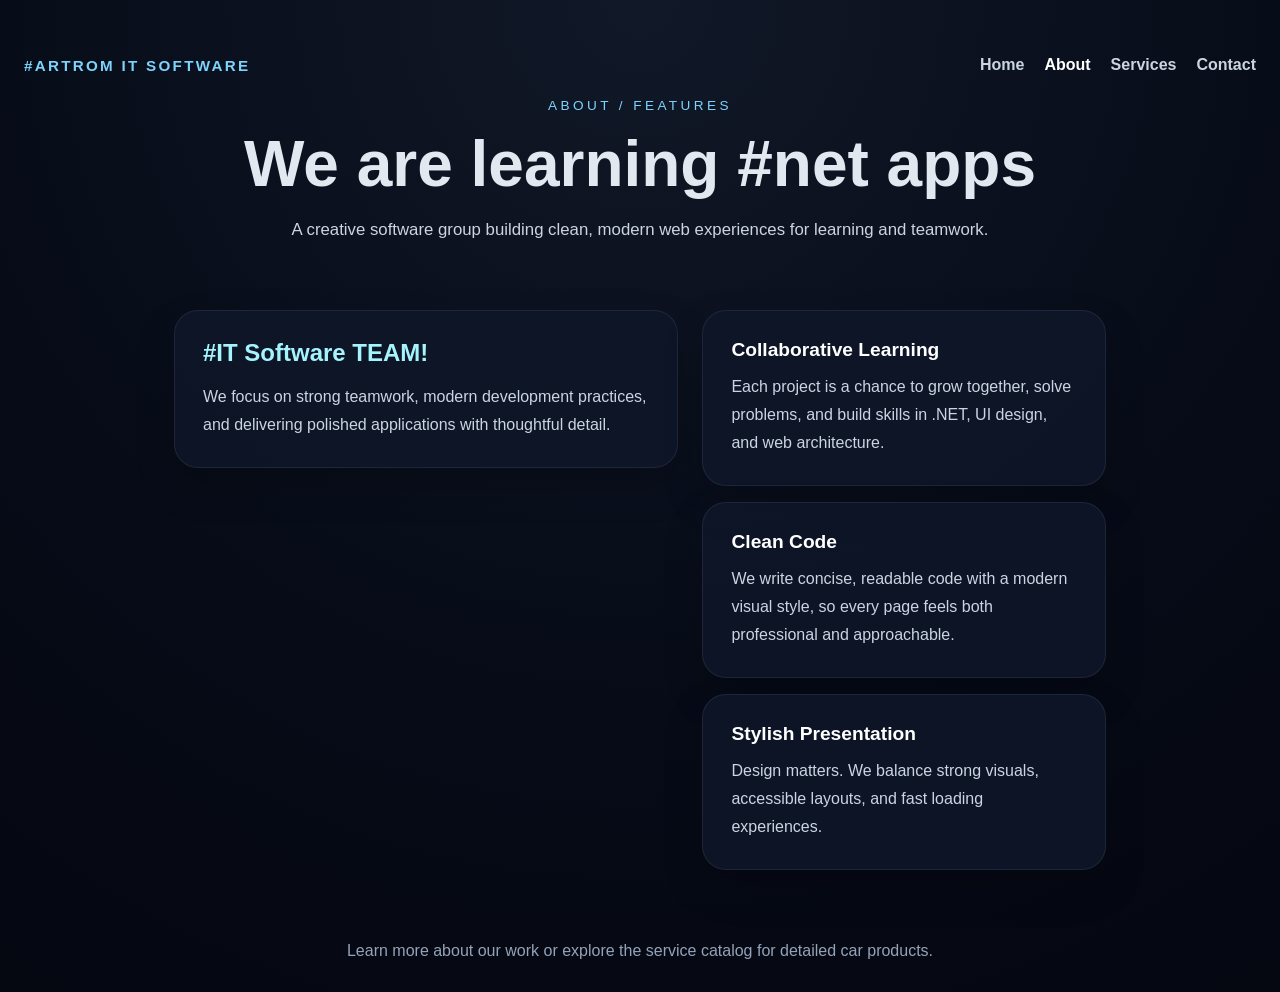
==== about.html @ 122c2f40 "Add About, Contact, Services pages and corresponding styles for Cool Cars Showcase" ====
<!DOCTYPE html>
<html lang="en">
<head>
    <meta charset="utf-8">
    <meta name="viewport" content="width=device-width, initial-scale=1.0">
    <title>About / Features</title>
    <link rel="stylesheet" href="css/about.css">
</head>
<body>
    <header class="page-header">
        <div class="top-row">
            <div class="logo">#ARTROM IT SOFTWARE</div>
            <nav>
                <ul class="nav-list">
                    <li><a href="index.html">Home</a></li>
                    <li><a class="active" href="about.html">About</a></li>
                    <li><a href="services.html">Services</a></li>
                    <li><a href="contact.html">Contact</a></li>
                </ul>
            </nav>
        </div>
        <div class="eyebrow">About / Features</div>
        <h1>We are learning <span>#net apps</span></h1>
        <p class="subtitle">A creative software group building clean, modern web experiences for learning and teamwork.</p>
    </header>

    <main class="content">
        <section class="feature-panel">
            <div class="feature-card">
                <h2>#IT Software TEAM!</h2>
                <p>We focus on strong teamwork, modern development practices, and delivering polished applications with thoughtful detail.</p>
            </div>

            <div class="feature-list">
                <article>
                    <h3>Collaborative Learning</h3>
                    <p>Each project is a chance to grow together, solve problems, and build skills in .NET, UI design, and web architecture.</p>
                </article>
                <article>
                    <h3>Clean Code</h3>
                    <p>We write concise, readable code with a modern visual style, so every page feels both professional and approachable.</p>
                </article>
                <article>
                    <h3>Stylish Presentation</h3>
                    <p>Design matters. We balance strong visuals, accessible layouts, and fast loading experiences.</p>
                </article>
            </div>
        </section>
    </main>

    <footer>Learn more about our work or explore the service catalog for detailed car products.</footer>
</body>
</html>
---- css/about.css ----
:root {
    color-scheme: dark;
    color: #f8fafc;
    background: #060b17;
}

* {
    box-sizing: border-box;
}

body {
    margin: 0;
    min-height: 100vh;
    font-family: "Segoe UI", Tahoma, Geneva, Verdana, sans-serif;
    background: radial-gradient(circle at top, #111827 0%, #060b17 60%, #050711 100%);
    color: #e2e8f0;
    overflow-x: hidden;
}

.page-header {
    padding: 3.5rem 1.5rem 2rem;
    text-align: center;
}

.top-row {
    display: flex;
    justify-content: space-between;
    flex-wrap: wrap;
    align-items: center;
    gap: 1rem;
    margin-bottom: 1.5rem;
}

.logo {
    font-size: 0.95rem;
    font-weight: 700;
    letter-spacing: 0.15em;
    color: #7dd3fc;
    text-transform: uppercase;
}

.nav-list {
    display: flex;
    gap: 1.25rem;
    padding: 0;
    margin: 0;
    list-style: none;
}

.nav-list a {
    color: #cbd5e1;
    text-decoration: none;
    font-weight: 600;
    transition: color 180ms ease;
}

.nav-list a:hover,
.nav-list a.active {
    color: #ffffff;
}

.eyebrow {
    letter-spacing: 0.25em;
    font-size: 0.85rem;
    color: #7dd3fc;
    text-transform: uppercase;
    margin-bottom: 1rem;
}

h1 {
    margin: 0;
    font-size: clamp(2.5rem, 5vw, 4rem);
    line-height: 1.1;
}

.subtitle {
    max-width: 720px;
    margin: 1rem auto 0;
    color: #cbd5e1;
    line-height: 1.8;
    font-size: 1.05rem;
}

.content {
    max-width: 980px;
    margin: 0 auto;
    padding: 2rem 1.5rem 3rem;
}

.feature-panel {
    display: grid;
    gap: 1.5rem;
}

.feature-card,
.feature-list article {
    background: rgba(15,23,42,0.85);
    border: 1px solid rgba(148,163,184,0.12);
    border-radius: 1.5rem;
    padding: 1.75rem;
    box-shadow: 0 18px 40px rgba(0,0,0,0.18);
}

.feature-card h2 {
    margin: 0 0 1rem;
    color: #a5f3fc;
}

.feature-card p,
.feature-list p {
    margin: 0;
    line-height: 1.75;
    color: #cbd5e1;
}

.feature-list {
    display: grid;
    gap: 1rem;
}

.feature-list article h3 {
    margin: 0 0 0.75rem;
    font-size: 1.2rem;
    color: #ffffff;
}

.feature-list article p {
    margin: 0;
}

footer {
    text-align: center;
    padding: 1.5rem 1rem 2rem;
    color: #94a3b8;
}

@media (min-width: 700px) {
    .feature-panel {
        grid-template-columns: 1.25fr 1fr;
        align-items: start;
    }
}

@media (max-width: 640px) {
    .top-row {
        flex-direction: column;
        align-items: flex-start;
    }

    .nav-list {
        flex-wrap: wrap;
        gap: 0.9rem;
    }
}
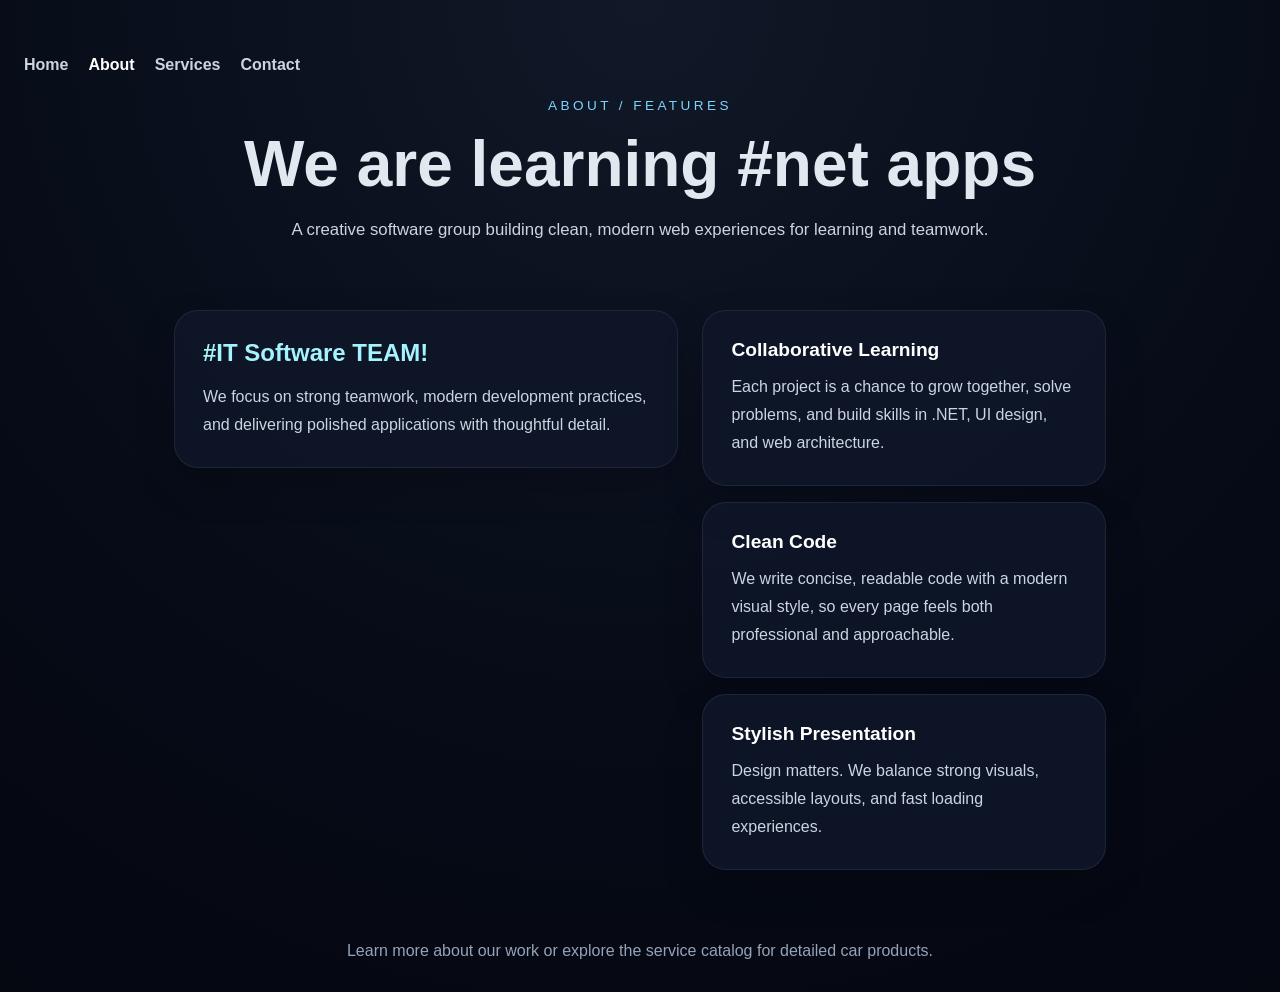
==== commit 5dc1e292: "test" ====
--- a/about.html
+++ b/about.html
@@ -9,7 +9,7 @@
 <body>
     <header class="page-header">
         <div class="top-row">
-            <div class="logo">#ARTROM IT SOFTWARE</div>
+
             <nav>
                 <ul class="nav-list">
                     <li><a href="index.html">Home</a></li>
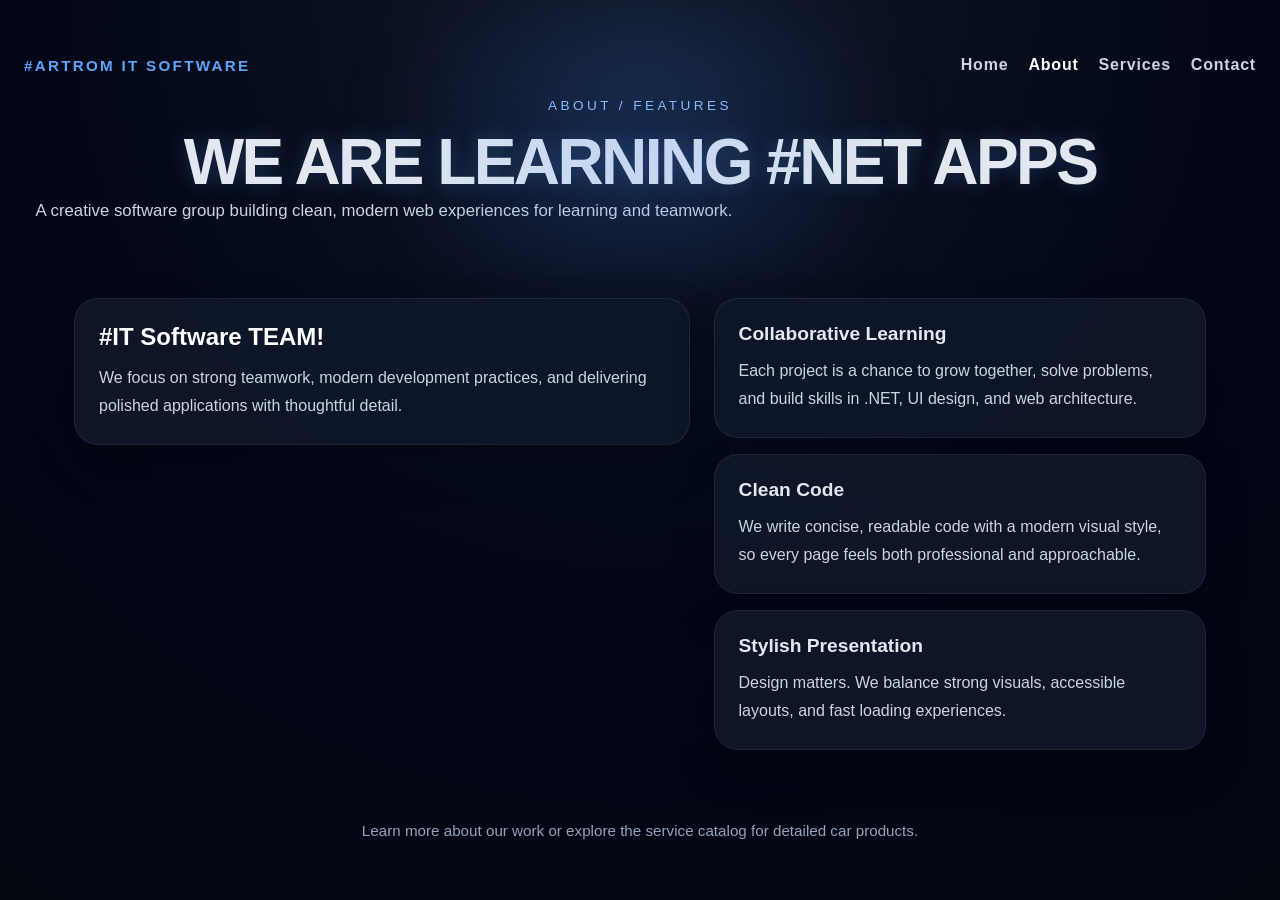
==== commit f608d178: "only styles.css. removed other css files." ====
--- a/about.html
+++ b/about.html
@@ -4,12 +4,12 @@
     <meta charset="utf-8">
     <meta name="viewport" content="width=device-width, initial-scale=1.0">
     <title>About / Features</title>
-    <link rel="stylesheet" href="css/about.css">
+    <link rel="stylesheet" href="css/styles.css">
 </head>
 <body>
     <header class="page-header">
         <div class="top-row">
-
+            <div class="logo">#ARTROM IT SOFTWARE</div>
             <nav>
                 <ul class="nav-list">
                     <li><a href="index.html">Home</a></li>
--- a/css/styles.css
+++ b/css/styles.css
@@ -0,0 +1,360 @@
+:root {
+    color-scheme: dark;
+    color: #f8fafc;
+    background: #020617;
+}
+
+* {
+    box-sizing: border-box;
+}
+
+body {
+    margin: 0;
+    min-height: 100vh;
+    font-family: "Segoe UI", Tahoma, Geneva, Verdana, sans-serif;
+    background: radial-gradient(circle at top, #111827 0%, #020617 55%, #03060f 100%);
+    color: #e2e8f0;
+    overflow-x: hidden;
+}
+
+body::before {
+    content: "";
+    position: fixed;
+    inset: 0;
+    background: radial-gradient(circle at top left, rgba(59,130,246,0.15), transparent 30%),
+        radial-gradient(circle at bottom right, rgba(236,72,153,0.12), transparent 26%);
+    pointer-events: none;
+    z-index: -1;
+}
+
+a {
+    color: inherit;
+}
+
+img {
+    max-width: 100%;
+    display: block;
+}
+
+.page-header {
+    padding: 3.5rem 1.5rem 2.5rem;
+    text-align: center;
+    position: relative;
+}
+
+.page-header::after {
+    content: "";
+    position: absolute;
+    left: 50%;
+    bottom: 0;
+    width: 70vw;
+    height: 260px;
+    transform: translateX(-50%);
+    background: radial-gradient(circle, rgba(59,130,246,0.22), transparent 55%);
+    filter: blur(40px);
+    pointer-events: none;
+}
+
+.top-row {
+    display: flex;
+    justify-content: space-between;
+    align-items: center;
+    flex-wrap: wrap;
+    gap: 1rem;
+    margin-bottom: 1.5rem;
+}
+
+.logo {
+    font-size: 0.95rem;
+    font-weight: 700;
+    letter-spacing: 0.15em;
+    color: #60a5fa;
+    text-transform: uppercase;
+}
+
+.nav-list {
+    display: flex;
+    flex-wrap: wrap;
+    gap: 1.25rem;
+    padding: 0;
+    margin: 0;
+    list-style: none;
+}
+
+.nav-list a {
+    color: #cbd5e1;
+    text-decoration: none;
+    font-weight: 600;
+    letter-spacing: 0.05em;
+    transition: color 180ms ease, transform 180ms ease;
+}
+
+.nav-list a:hover,
+.nav-list a.active {
+    color: #ffffff;
+    transform: translateY(-1px);
+}
+
+.eyebrow {
+    letter-spacing: 0.25em;
+    font-size: 0.85rem;
+    color: #93c5fd;
+    text-transform: uppercase;
+    margin-bottom: 1rem;
+}
+
+h1 {
+    margin: 0;
+    font-size: clamp(2.5rem, 5vw, 4.5rem);
+    line-height: 1.05;
+    letter-spacing: -0.04em;
+    text-transform: uppercase;
+    text-shadow: 0 0 20px rgba(96,165,250,0.25);
+}
+
+p.lead,
+p.subtitle {
+    max-width: 720px;
+    margin: 1rem auto 0;
+    color: #cbd5e1;
+    font-size: 1.05rem;
+    line-height: 1.75;
+}
+
+.content,
+.service-grid,
+.contact-panel {
+    max-width: 1180px;
+    margin: 0 auto;
+    padding: 2rem 1.5rem 3rem;
+}
+
+.grid,
+.service-grid {
+    display: grid;
+    gap: 1.6rem;
+    grid-template-columns: repeat(auto-fit, minmax(280px, 1fr));
+}
+
+.card,
+.service-card,
+.feature-card,
+.feature-list article,
+.contact-card,
+.faq-card {
+    overflow: hidden;
+    border-radius: 1.5rem;
+    background: rgba(15,23,42,0.92);
+    border: 1px solid rgba(148,163,184,0.12);
+    box-shadow: 0 20px 45px rgba(0,0,0,0.18);
+}
+
+.card {
+    border-radius: 1.75rem;
+}
+
+.card:hover,
+.service-card:hover,
+.feature-card:hover,
+.contact-card:hover,
+.faq-card:hover {
+    transform: translateY(-6px);
+}
+
+.card {
+    transition: transform 240ms ease, box-shadow 240ms ease;
+}
+
+.card::before {
+    content: "";
+    position: absolute;
+    inset: 0;
+    background: linear-gradient(180deg, rgba(59,130,246,0.1) 0%, transparent 48%, rgba(236,72,153,0.08) 100%);
+    pointer-events: none;
+}
+
+.card img,
+.service-card img {
+    width: 100%;
+    height: 230px;
+    object-fit: cover;
+}
+
+.card-content,
+.card-body,
+.feature-card,
+.feature-list article,
+.contact-item {
+    position: relative;
+    z-index: 1;
+}
+
+.card-content,
+.card-body,
+.feature-card,
+.feature-list article {
+    padding: 1.5rem;
+}
+
+.badge {
+    display: inline-flex;
+    align-items: center;
+    padding: 0.45rem 0.9rem;
+    border-radius: 999px;
+    background: rgba(59,130,246,0.16);
+    color: #93c5fd;
+    font-size: 0.82rem;
+    text-transform: uppercase;
+    letter-spacing: 0.12em;
+    margin-bottom: 1rem;
+}
+
+.card h2,
+.feature-card h2,
+.service-card h2,
+.faq-card h2,
+.contact-card h2 {
+    margin: 0 0 0.85rem;
+    color: #ffffff;
+}
+
+.card h2 {
+    font-size: 1.65rem;
+    line-height: 1.1;
+}
+
+.service-card h2 {
+    font-size: 1.55rem;
+}
+
+.card p,
+.card-body p,
+.feature-card p,
+.feature-list p,
+.faq-item p,
+.contact-item a,
+.contact-item address,
+p.subtitle {
+    margin: 0;
+    color: #cbd5e1;
+    line-height: 1.75;
+}
+
+.stats {
+    display: grid;
+    gap: 0.9rem;
+    grid-template-columns: repeat(2, minmax(0, 1fr));
+}
+
+.stat {
+    padding: 1rem;
+    border-radius: 1rem;
+    background: rgba(255,255,255,0.05);
+    border: 1px solid rgba(148,163,184,0.08);
+}
+
+.stat strong {
+    display: block;
+    font-size: 1.1rem;
+    color: #ffffff;
+}
+
+.stat span {
+    display: block;
+    margin-top: 0.35rem;
+    color: #94a3b8;
+    font-size: 0.9rem;
+}
+
+.feature-panel {
+    display: grid;
+    gap: 1.5rem;
+}
+
+.feature-list {
+    display: grid;
+    gap: 1rem;
+}
+
+.feature-list article h3 {
+    margin: 0 0 0.75rem;
+    font-size: 1.2rem;
+}
+
+.contact-grid {
+    display: grid;
+    gap: 1rem;
+}
+
+.contact-item {
+    display: grid;
+    gap: 0.4rem;
+    padding: 1rem 1.2rem;
+    border-radius: 1rem;
+    background: rgba(255,255,255,0.04);
+}
+
+.contact-item span {
+    color: #94a3b8;
+    font-size: 0.95rem;
+    letter-spacing: 0.05em;
+    text-transform: uppercase;
+}
+
+.contact-item a:hover {
+    color: #38bdf8;
+}
+
+.faq-item {
+    margin-bottom: 1.25rem;
+}
+
+.faq-item h3 {
+    margin: 0 0 0.65rem;
+    font-size: 1.15rem;
+}
+
+footer {
+    text-align: center;
+    padding: 1.5rem 1rem 2.5rem;
+    color: #94a3b8;
+    font-size: 0.95rem;
+}
+
+@media (min-width: 700px) {
+    .feature-panel {
+        grid-template-columns: 1.25fr 1fr;
+        align-items: start;
+    }
+}
+
+@media (max-width: 740px) {
+    .page-header {
+        padding-top: 3rem;
+    }
+
+    .top-row {
+        flex-direction: column;
+        align-items: stretch;
+    }
+
+    .nav-list {
+        justify-content: center;
+        gap: 0.9rem;
+    }
+}
+
+@media (max-width: 640px) {
+    .card img,
+    .service-card img {
+        height: 200px;
+    }
+
+    .stats,
+    .feature-panel,
+    .grid,
+    .service-grid,
+    .contact-grid {
+        grid-template-columns: 1fr;
+    }
+}
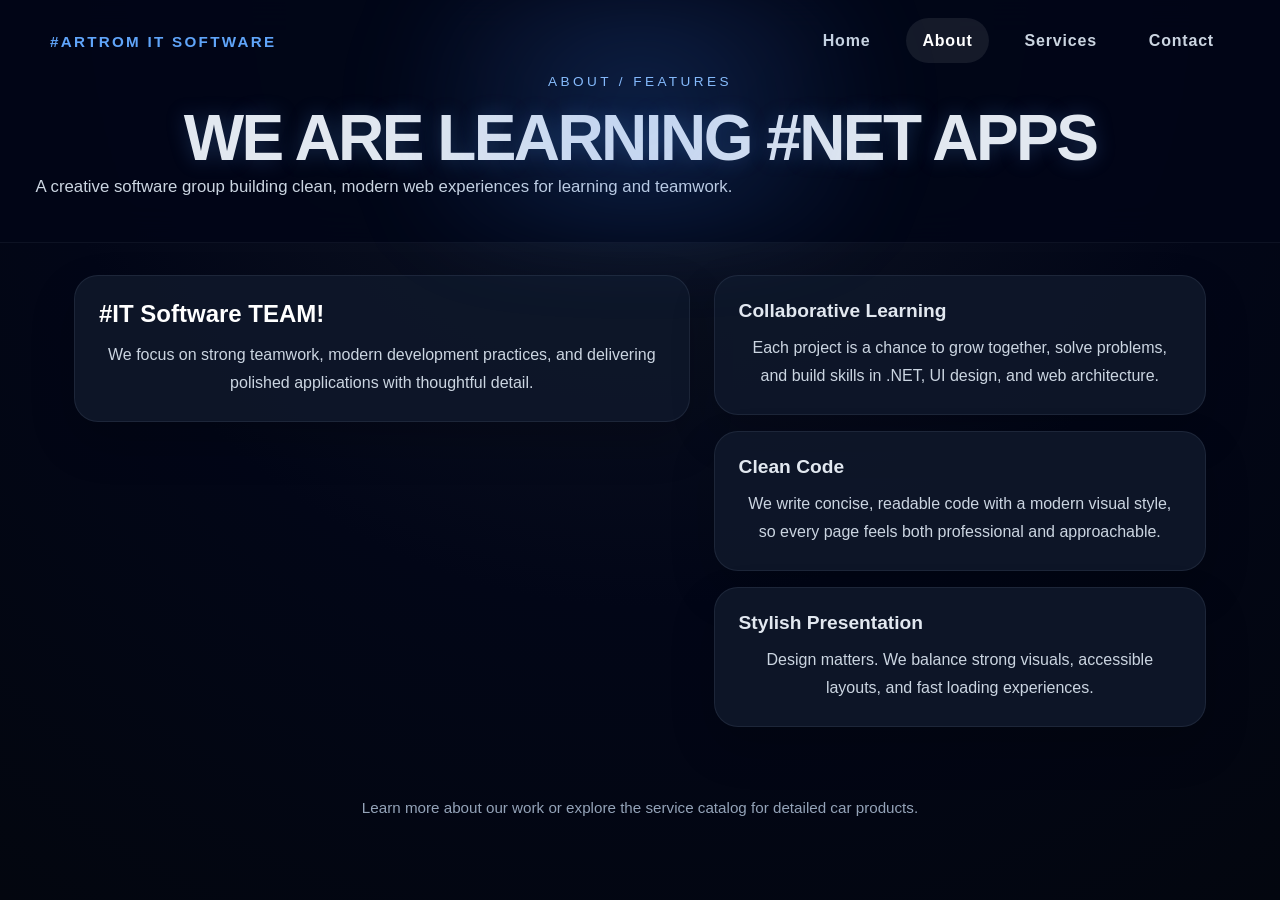
==== commit 7f0fd74b: "paragraph centered" ====
--- a/about.html
+++ b/about.html
@@ -21,7 +21,9 @@
         </div>
         <div class="eyebrow">About / Features</div>
         <h1>We are learning <span>#net apps</span></h1>
-        <p class="subtitle">A creative software group building clean, modern web experiences for learning and teamwork.</p>
+        <p class="subtitle" style="text-align: center;">
+            A creative software group building clean, modern web experiences for learning and teamwork.
+        </p>
     </header>
 
     <main class="content">
--- a/css/styles.css
+++ b/css/styles.css
@@ -37,9 +37,14 @@
 }
 
 .page-header {
-    padding: 3.5rem 1.5rem 2.5rem;
+    padding: 2rem 1.5rem 2.5rem;
     text-align: center;
-    position: relative;
+    position: sticky;
+    top: 0;
+    z-index: 50;
+    background: rgba(2,6,23,0.92);
+    backdrop-filter: blur(18px);
+    border-bottom: 1px solid rgba(148,163,184,0.08);
 }
 
 .page-header::after {
@@ -62,6 +67,9 @@
     flex-wrap: wrap;
     gap: 1rem;
     margin-bottom: 1.5rem;
+    max-width: 1180px;
+    margin-left: auto;
+    margin-right: auto;
 }
 
 .logo {
@@ -86,12 +94,15 @@
     text-decoration: none;
     font-weight: 600;
     letter-spacing: 0.05em;
-    transition: color 180ms ease, transform 180ms ease;
+    padding: 0.85rem 1rem;
+    border-radius: 999px;
+    transition: background-color 180ms ease, color 180ms ease, transform 180ms ease;
 }
 
 .nav-list a:hover,
 .nav-list a.active {
     color: #ffffff;
+    background-color: rgba(255,255,255,0.08);
     transform: translateY(-1px);
 }
 
@@ -110,6 +121,10 @@
     letter-spacing: -0.04em;
     text-transform: uppercase;
     text-shadow: 0 0 20px rgba(96,165,250,0.25);
+}
+
+p {
+    text-align: center;
 }
 
 p.lead,
@@ -342,6 +357,11 @@
         justify-content: center;
         gap: 0.9rem;
     }
+
+    .nav-list a {
+        width: 100%;
+        text-align: center;
+    }
 }
 
 @media (max-width: 640px) {
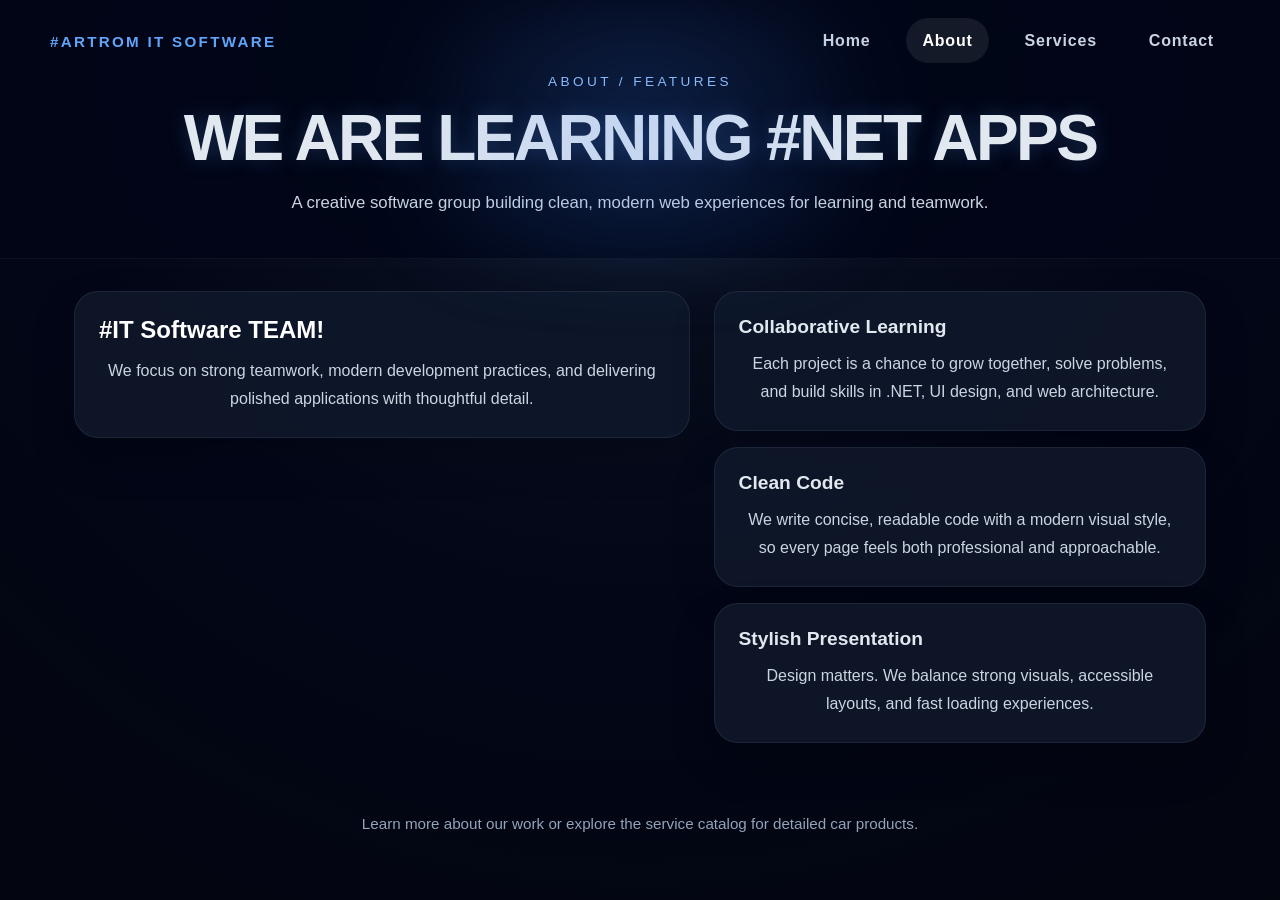
==== commit d42db5d7: "text centered" ====
--- a/about.html
+++ b/about.html
@@ -21,7 +21,8 @@
         </div>
         <div class="eyebrow">About / Features</div>
         <h1>We are learning <span>#net apps</span></h1>
-        <p class="subtitle" style="text-align: center;">
+        
+        <p class="lead" style="text-align: center;">
             A creative software group building clean, modern web experiences for learning and teamwork.
         </p>
     </header>
